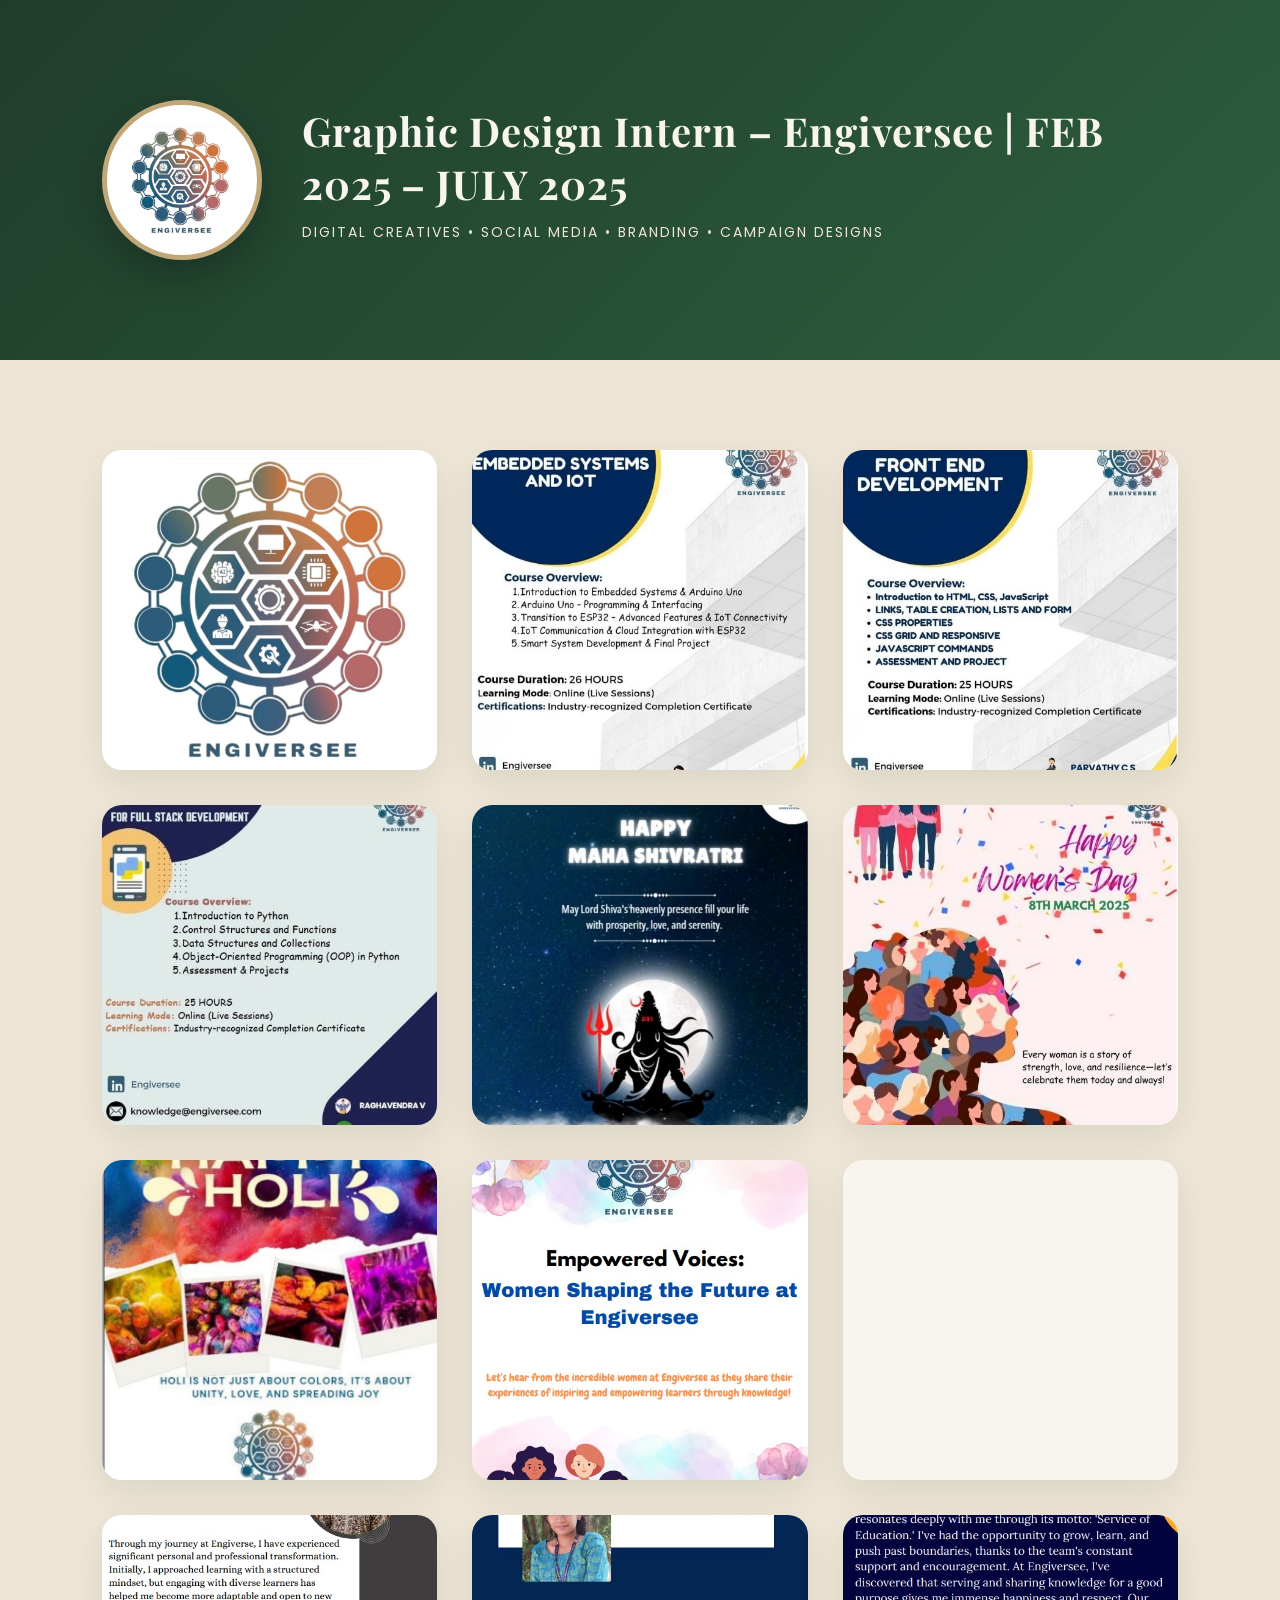
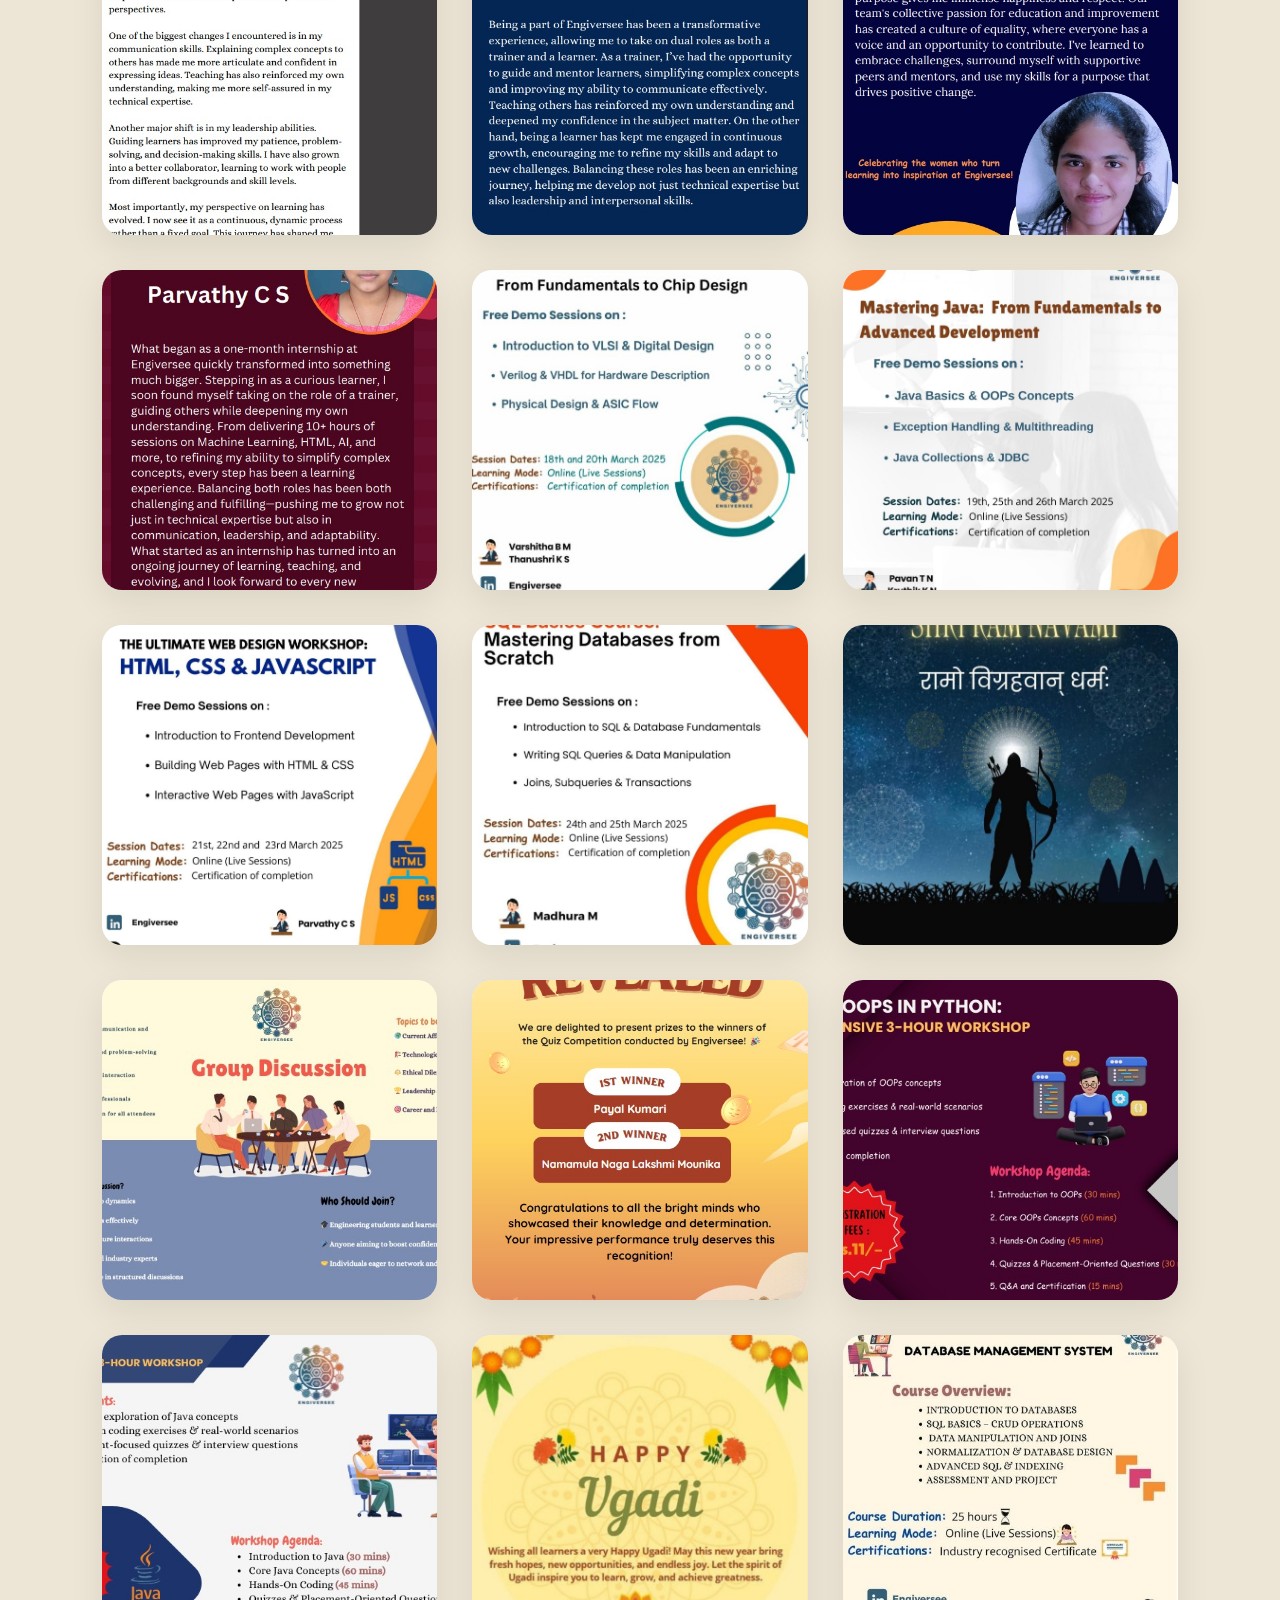
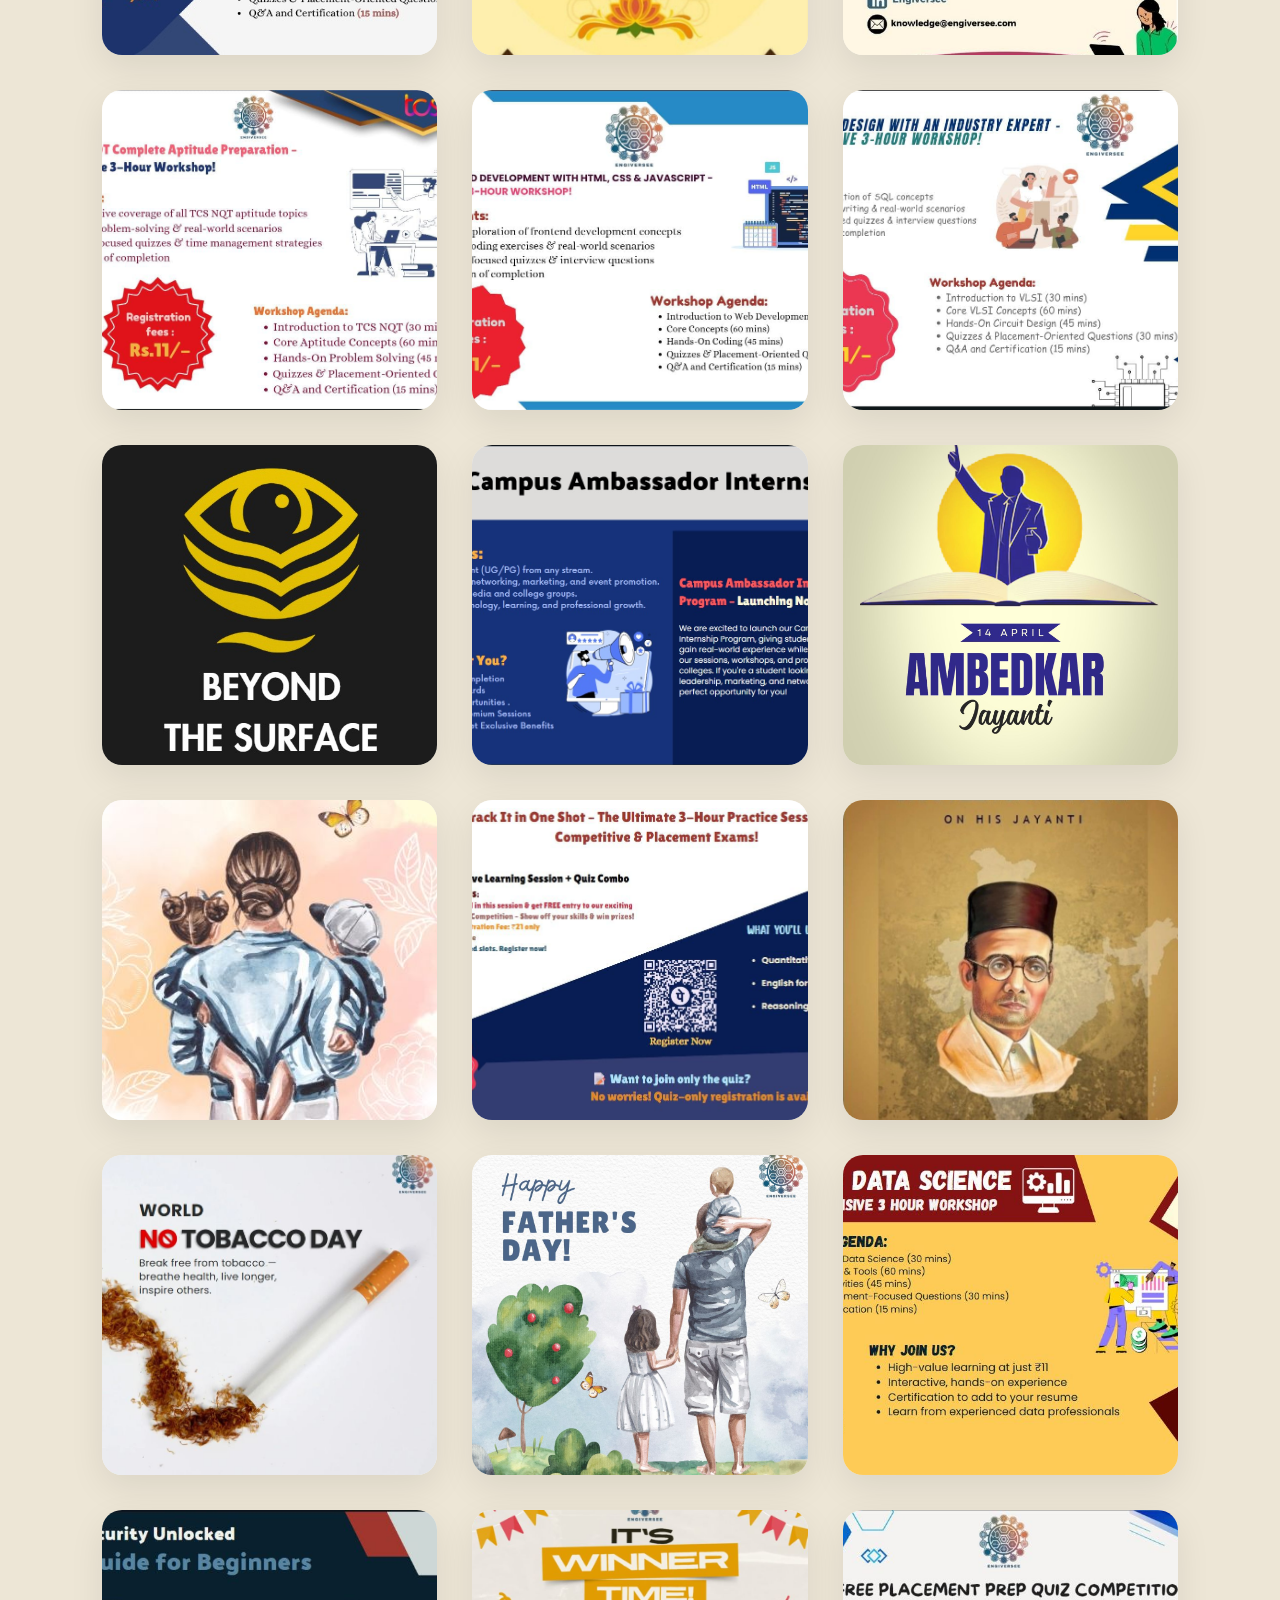
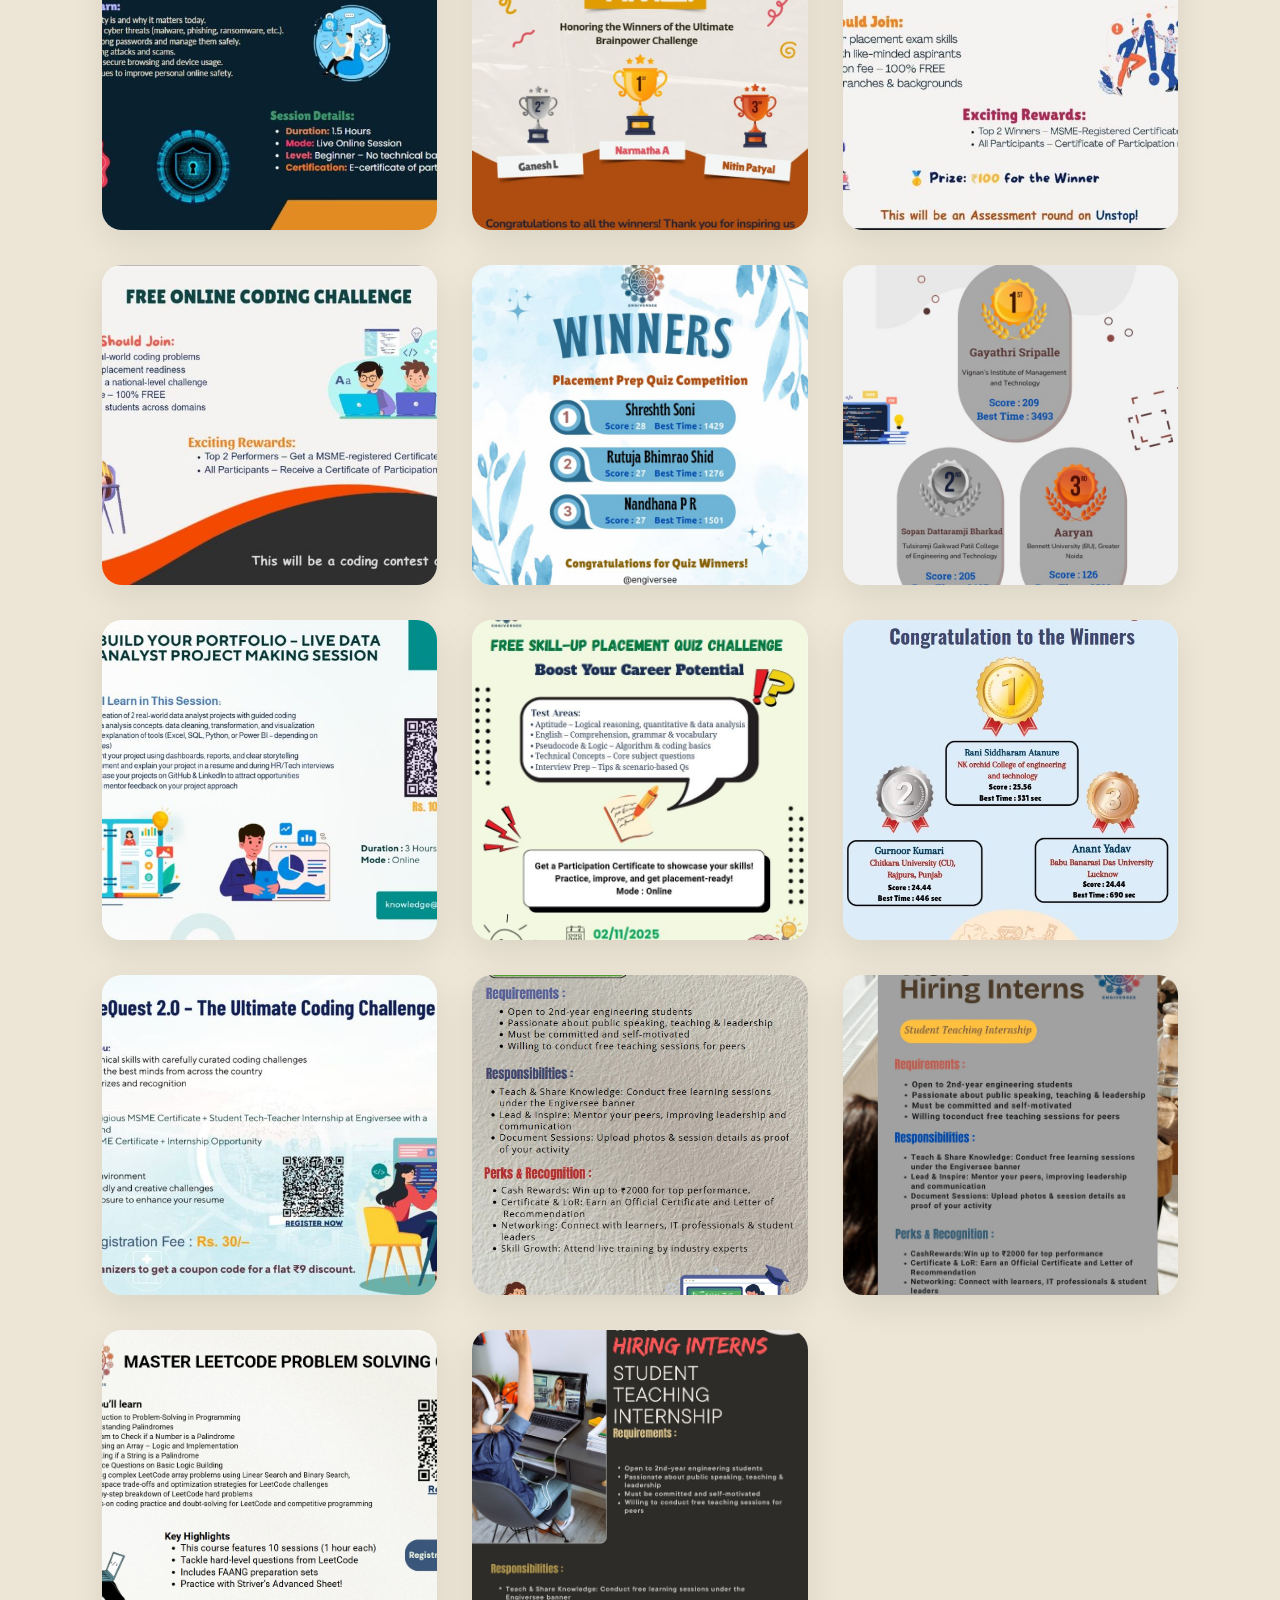
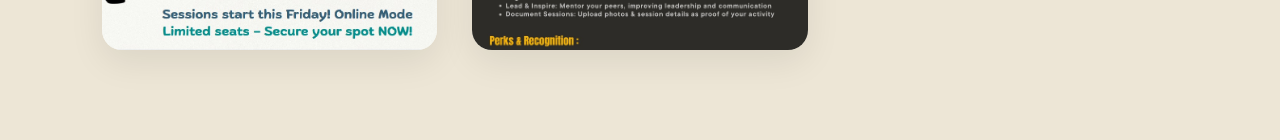
==== experience/engiversee.html @ 9134c8ce "portfolio" ====
<!DOCTYPE html>
<html>
<head>
  <title>Engiversee Works</title>
  <link rel="stylesheet" href="engiversee.css">
  <link href="https://fonts.googleapis.com/css2?family=Playfair+Display:wght@600;700&family=Poppins:wght@300;400;500;600&display=swap" rel="stylesheet">
</head>

<body>

<!-- HEADER -->
<header class="gallery-header">
  <div class="header-content">
    
    <div class="header-logo">
      <img src="../assets/images/eng.jpg" alt="Engiversee Logo">
    </div>

    <div class="header-text">
      <h1>Graphic Design Intern – Engiversee | FEB 2025 – JULY 2025</h1>
      <p>Digital Creatives • Social Media • Branding • Campaign Designs</p>
    </div>

  </div>
</header>

<!-- GALLERY GRID -->
<section class="gallery-container">
  <div class="gallery-grid">

    <div class="gallery-item"><img src="../assets/images/eng1.jpg"></div>
    <div class="gallery-item"><img src="../assets/images/eng2.jpg"></div>
    <div class="gallery-item"><img src="../assets/images/eng3.jpg"></div>
    <div class="gallery-item"><img src="../assets/images/eng4.jpg"></div>
    <div class="gallery-item"><img src="../assets/images/eng5.jpg"></div>
    <div class="gallery-item"><img src="../assets/images/eng6.jpg"></div>
    <div class="gallery-item"><img src="../assets/images/eng7.jpg"></div>
    <div class="gallery-item"><img src="../assets/images/eng8.jpg"></div>
    <div class="gallery-item"><video class="gallery-video" muted><source src="../assets/videos/Achievements.mp4" type="video/mp4"></video></div>
    <div class="gallery-item"><img src="../assets/images/eng9.jpg"></div>
    <div class="gallery-item"><img src="../assets/images/eng10.jpg"></div>
    <div class="gallery-item"><img src="../assets/images/eng11.jpg"></div>
    <div class="gallery-item"><img src="../assets/images/eng12.jpg"></div>
    <div class="gallery-item"><img src="../assets/images/eng13.jpg"></div>
    <div class="gallery-item"><img src="../assets/images/eng14.jpg"></div>
    <div class="gallery-item"><img src="../assets/images/eng15.jpg"></div>
    <div class="gallery-item"><img src="../assets/images/eng16.jpg"></div>
    <div class="gallery-item"><img src="../assets/images/eng17.jpg"></div>
    <div class="gallery-item"><img src="../assets/images/eng18.jpg"></div>
    <div class="gallery-item"><img src="../assets/images/eng19.jpg"></div>
    <div class="gallery-item"><img src="../assets/images/eng20.jpg"></div>
    <div class="gallery-item"><img src="../assets/images/eng21.jpg"></div>
    <div class="gallery-item"><img src="../assets/images/eng22.jpg"></div>
    <div class="gallery-item"><img src="../assets/images/eng23.jpg"></div>
    <div class="gallery-item"><img src="../assets/images/eng24.jpg"></div>
    <div class="gallery-item"><img src="../assets/images/eng25.jpg"></div>
    <div class="gallery-item"><img src="../assets/images/eng26.jpg"></div>
    <div class="gallery-item"><img src="../assets/images/eng27.jpg"></div>
    <div class="gallery-item"><img src="../assets/images/eng28.jpg"></div>
    <div class="gallery-item"><img src="../assets/images/eng29.jpg"></div>
    <div class="gallery-item"><img src="../assets/images/eng30.jpg"></div>
    <div class="gallery-item"><img src="../assets/images/eng31.jpg"></div>
    <div class="gallery-item"><img src="../assets/images/eng32.jpg"></div>
    <div class="gallery-item"><img src="../assets/images/eng33.jpg"></div>
    <div class="gallery-item"><img src="../assets/images/eng34.jpg"></div>
    <div class="gallery-item"><img src="../assets/images/eng35.jpg"></div>
    <div class="gallery-item"><img src="../assets/images/eng36.jpg"></div>
    <div class="gallery-item"><img src="../assets/images/eng37.jpg"></div>
    <div class="gallery-item"><img src="../assets/images/eng38.jpg"></div>
    <div class="gallery-item"><img src="../assets/images/eng39.jpg"></div>
    <div class="gallery-item"><img src="../assets/images/eng40.jpg"></div>
    <div class="gallery-item"><img src="../assets/images/eng41.jpg"></div>
    <div class="gallery-item"><img src="../assets/images/eng42.jpg"></div>
    <div class="gallery-item"><img src="../assets/images/eng43.jpg"></div>
    <div class="gallery-item"><img src="../assets/images/eng44.jpg"></div>
    <div class="gallery-item"><img src="../assets/images/eng45.jpg"></div>
    <div class="gallery-item"><img src="../assets/images/eng46.jpg"></div>
    <div class="gallery-item"><img src="../assets/images/eng47.jpg"></div>
    <div class="gallery-item"><img src="../assets/images/eng48.jpg"></div>
    <div class="gallery-item"><img src="../assets/images/eng49.jpg"></div>
  </div>
</section>

<!-- LIGHTBOX -->
<div class="lightbox" id="lightbox">
  <span class="close">&times;</span>
  <div id="lightbox-content"></div>
</div>



<script src="engiversee.js"></script>

</body>
</html>
---- experience/engiversee.css ----
/* =========================
   ENGIVERSEE PREMIUM GREEN
========================= */

body {
  margin: 0;
  font-family: 'Poppins', sans-serif;
  background: #EDE6D6;
  color: #1F3D2B;
}

/* =========================
   HEADER
========================= */

.gallery-header {
  background: linear-gradient(135deg, #1F3D2B, #2E5E3E);
  padding: 100px 8%;
}

.header-content {
  display: flex;
  align-items: center;
  gap: 40px;
}

/* ROUND LOGO */

.header-logo {
  width: 150px;
  height: 150px;
  background: #ffffff;
  border-radius: 50%;
  display: flex;
  align-items: center;
  justify-content: center;
  border: 5px solid #C2A878;
  box-shadow: 0 15px 40px rgba(0,0,0,0.25);
  overflow: hidden;
  flex-shrink: 0;
}

.header-logo img {
  width: 70%;
  transform: scale(1.1) translateX(5px);
  object-fit: contain;
}

/* TITLE */

.header-text h1 {
  margin: 0;
  font-size: 40px;
  font-family: 'Playfair Display', serif;
  font-weight: 700;
  color: #F8F5EE;
  letter-spacing: 1px;
}

.header-text p {
  margin-top: 12px;
  font-size: 14px;
  color: #EDE6D6;
  letter-spacing: 2px;
  text-transform: uppercase;
}

/* =========================
   GALLERY SECTION
========================= */

.gallery-container {
  padding: 90px 8%;
}

/* GRID */

.gallery-grid {
  display: grid;
  grid-template-columns: repeat(auto-fill, minmax(280px, 1fr));
  gap: 35px;
}

/* CARD STYLE */

.gallery-item {
  background: #F8F5EE;
  border-radius: 20px;
  overflow: hidden;
  position: relative;
  cursor: pointer;
  transition: all 0.4s ease;
  box-shadow: 0 12px 35px rgba(0,0,0,0.08);
}

/* IMAGE + VIDEO */

.gallery-item img,
.gallery-item video {
  width: 100%;
  height: 320px;
  object-fit: cover;
  transition: transform 0.6s ease;
  display: block;
}

/* PREMIUM HOVER EFFECT */

.gallery-item:hover {
  transform: translateY(-10px) scale(1.02);
  box-shadow: 0 30px 70px rgba(0,0,0,0.18);
}

.gallery-item:hover img,
.gallery-item:hover video {
  transform: scale(1.08);
}

/* =========================
   LIGHTBOX
========================= */

.lightbox {
  position: fixed;
  inset: 0;
  background: rgba(20, 60, 40, 0.85); /* soft green overlay */
  display: none;

  align-items: center;
  justify-content: center;

  z-index: 9999;

  backdrop-filter: blur(8px);
  -webkit-backdrop-filter: blur(8px);
}

#lightbox-content {
  display: flex;
  align-items: center;
  justify-content: center;
  width: 100%;
}



#lightbox-content video {
  display: block;
  margin: auto;              /* forces perfect center */
  max-width: 85vw;
  max-height: 85vh;
  border-radius: 14px;
}


/* IMAGE + VIDEO CENTER FIX */
#lightbox-content img,
#lightbox-content video {
  max-width: 85vw;
  max-height: 85vh;
  border-radius: 14px;
  box-shadow: 0 40px 80px rgba(0,0,0,0.7);
}


/* SMOOTH ZOOM */

@keyframes zoom {
  from { transform: scale(0.85); opacity: 0; }
  to { transform: scale(1); opacity: 1; }
}

/* CLOSE BUTTON */

.close {
  position: absolute;
  top: 25px;
  right: 35px;
  font-size: 35px;
  color: #ff5c33;
  cursor: pointer;
  z-index: 10000;
}


.close:hover {
  transform: scale(1.2);
  color: #ffffff;
}

.gallery-item video {
  width: 100%;
  height: 180px;
  object-fit: cover;
  display: block;
  border-radius: 10px;
  cursor: pointer;
}
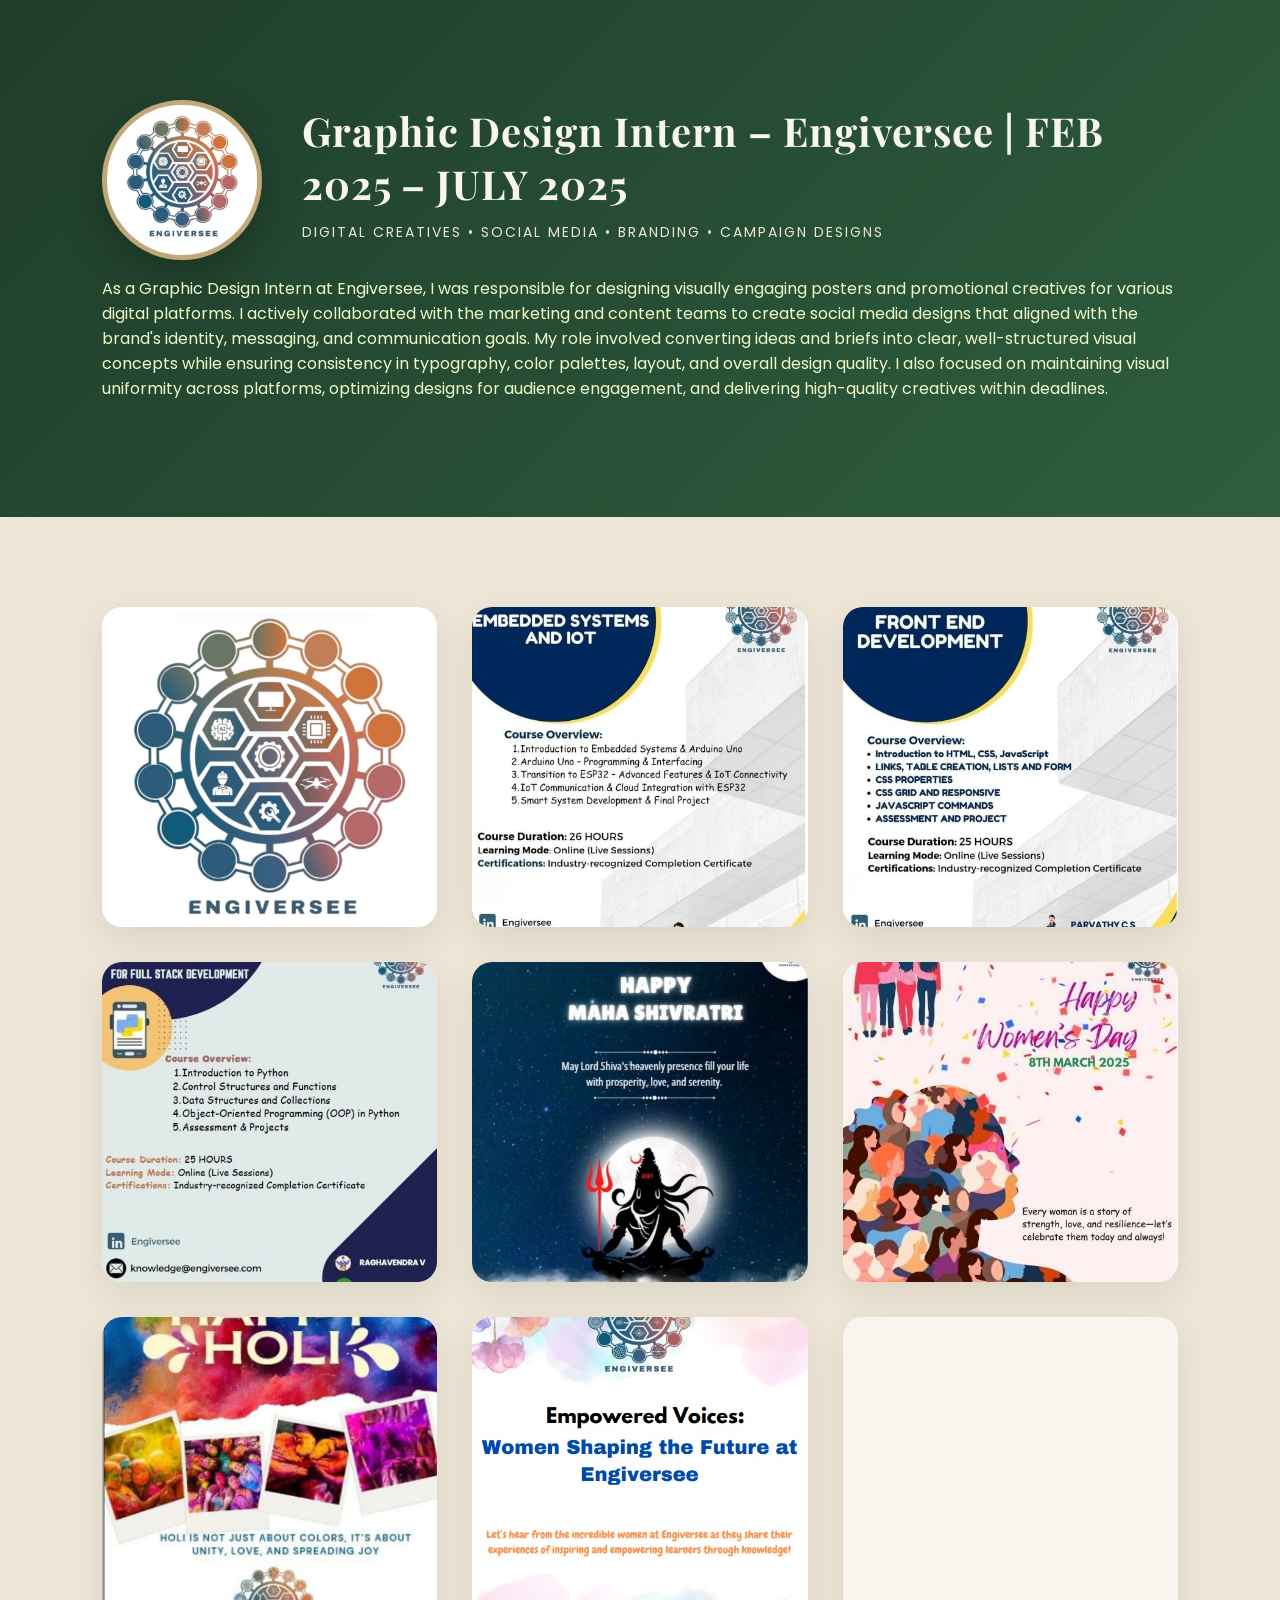
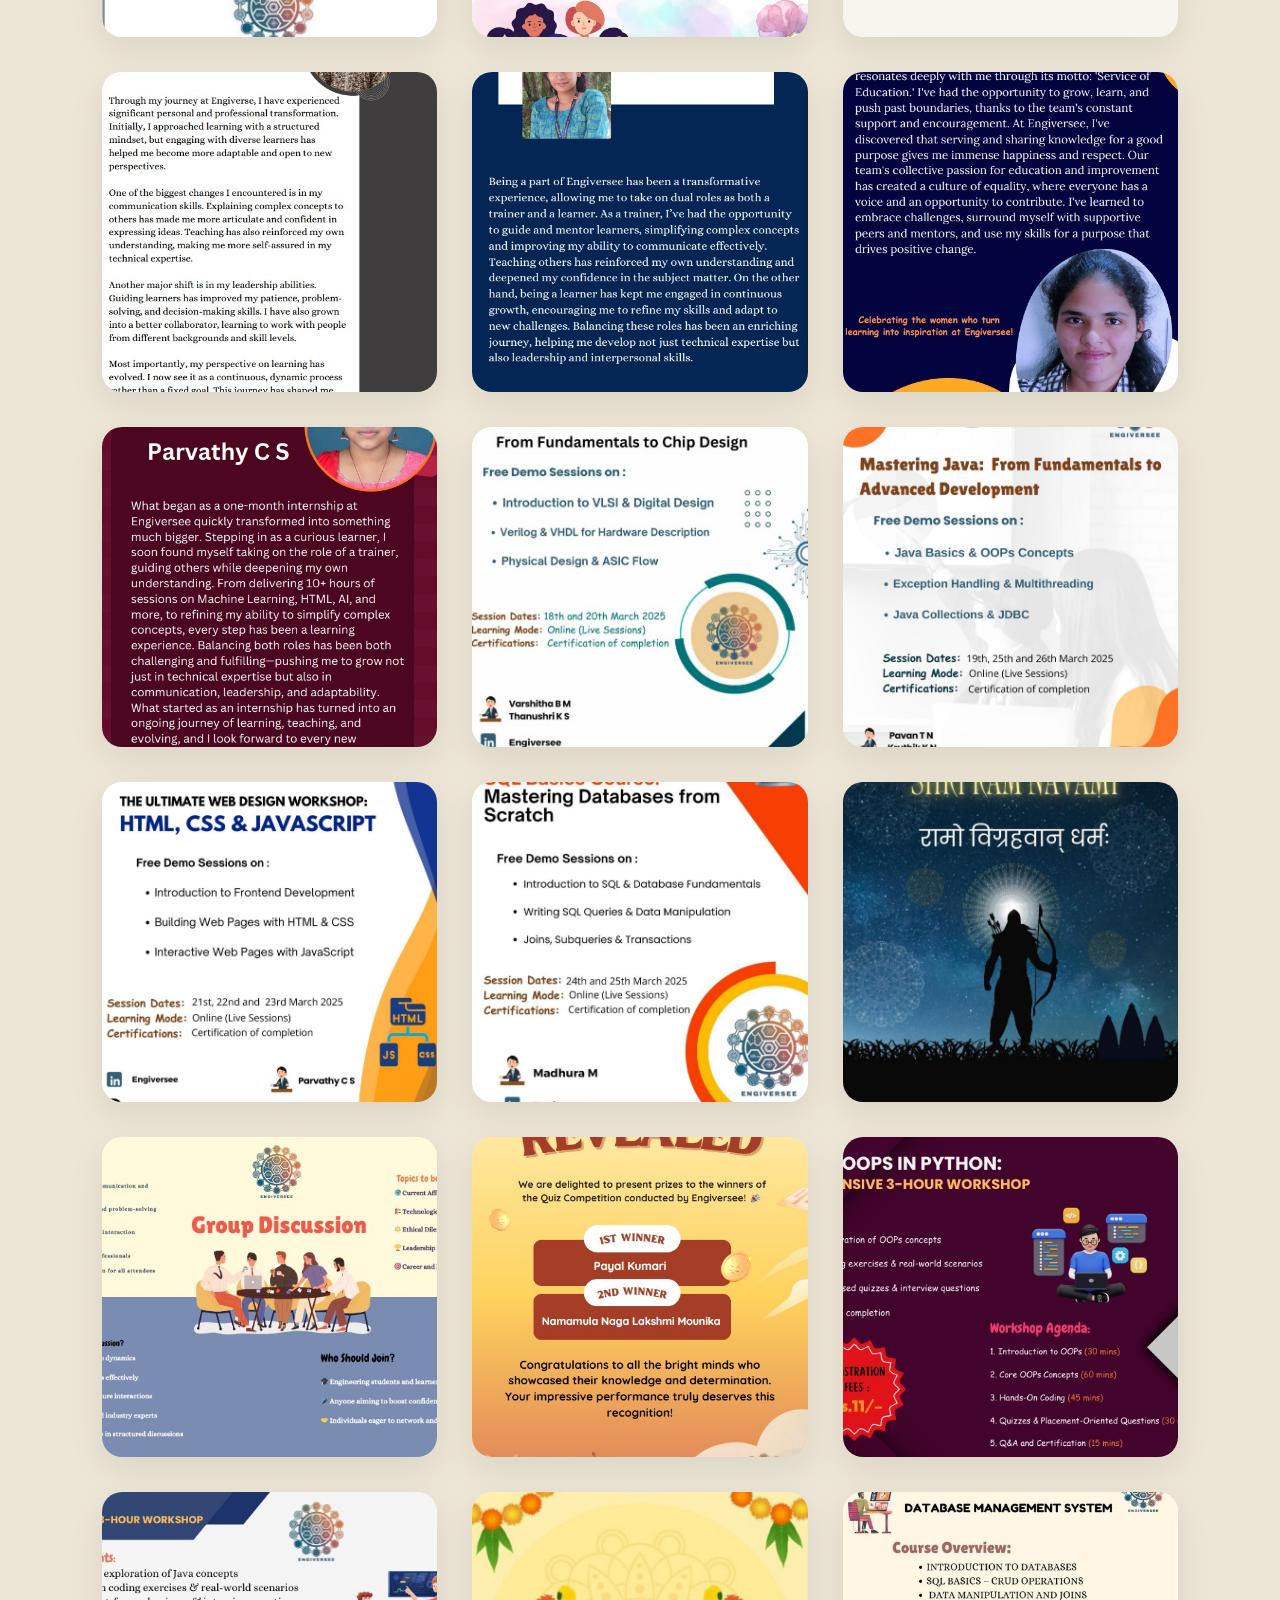
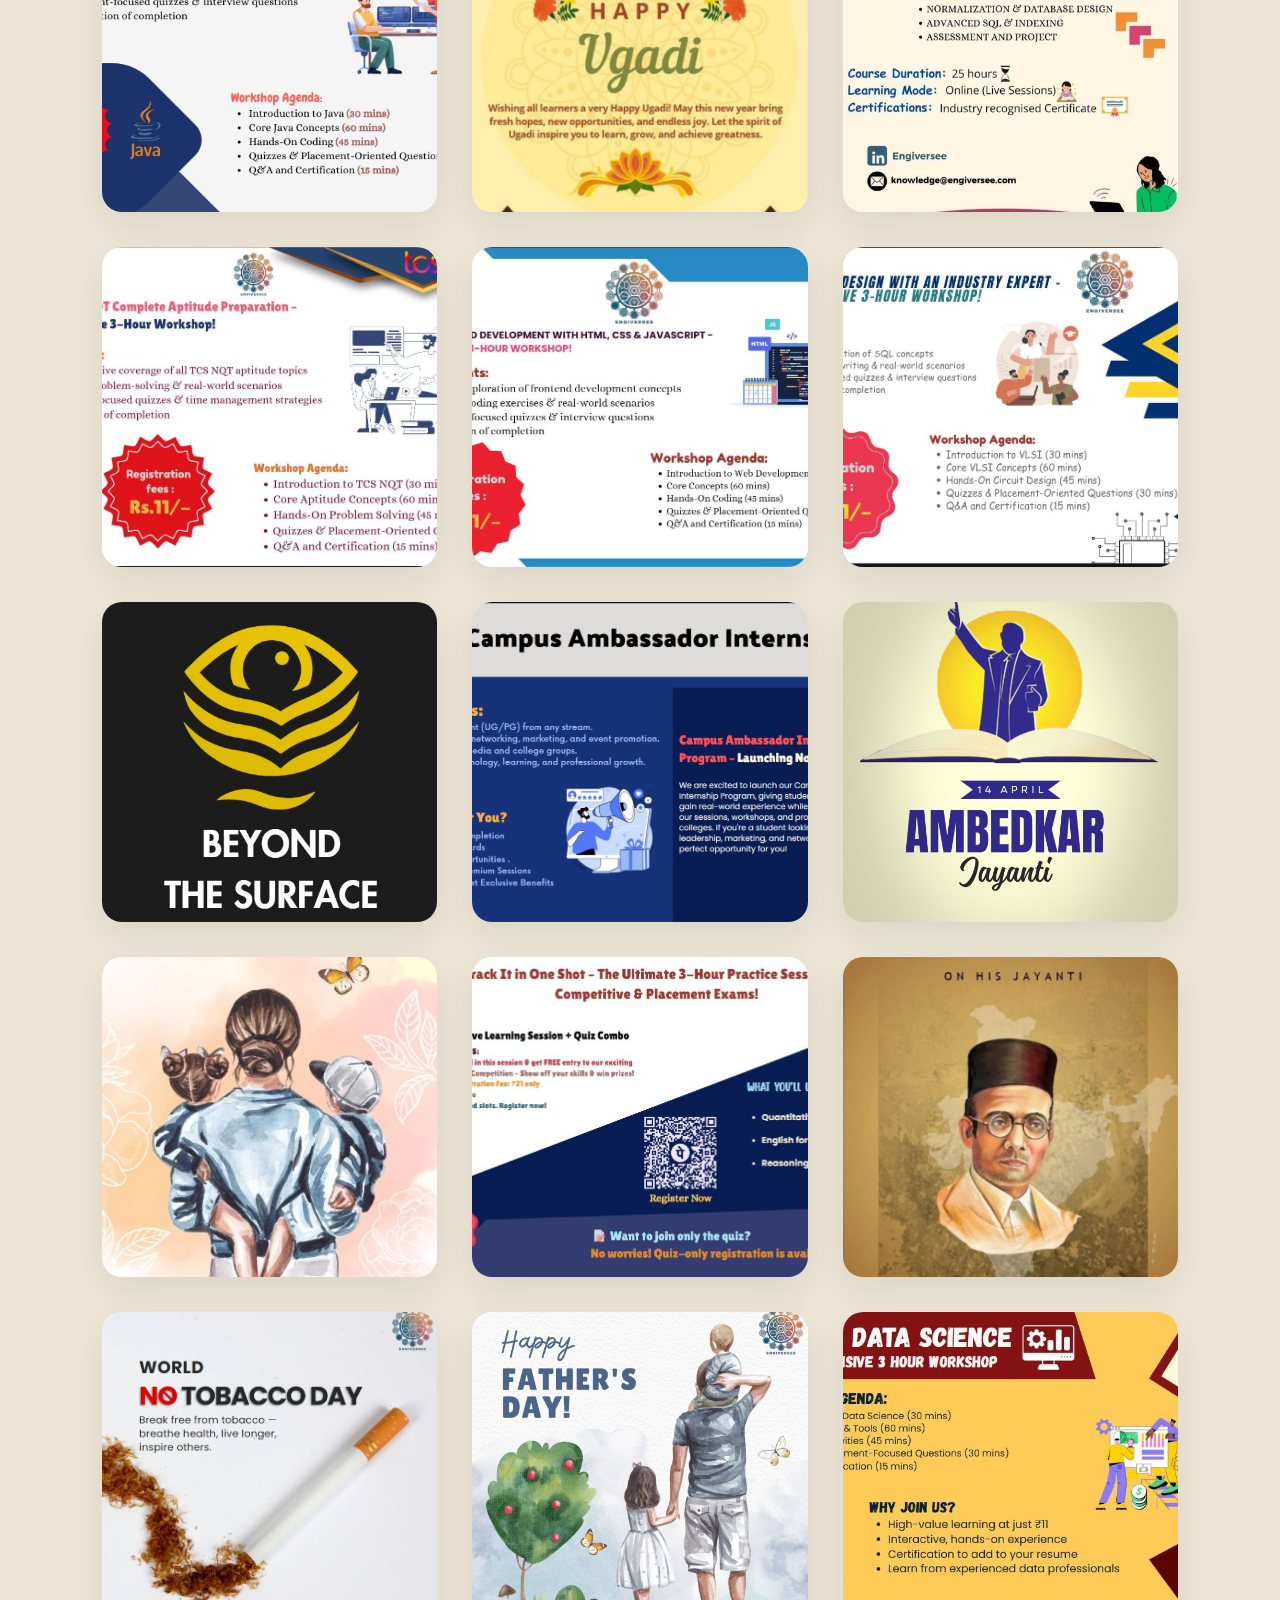
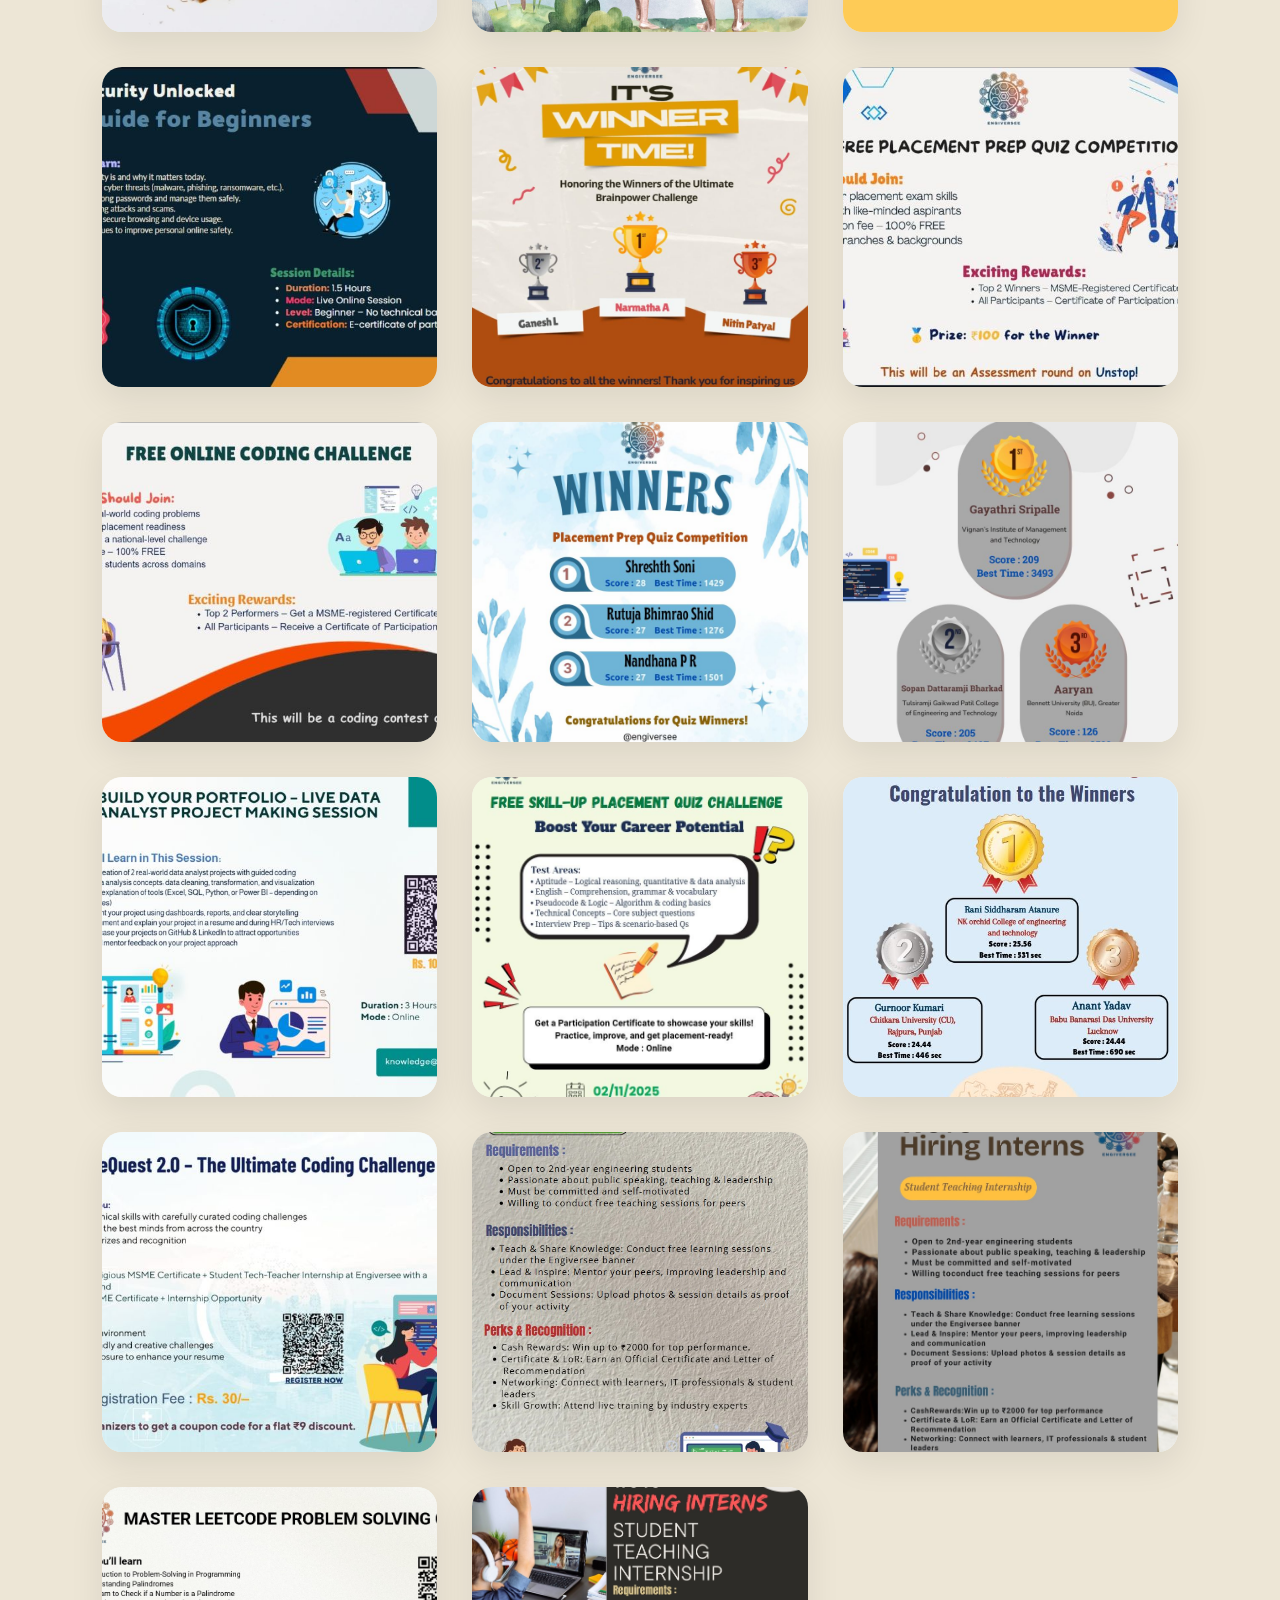
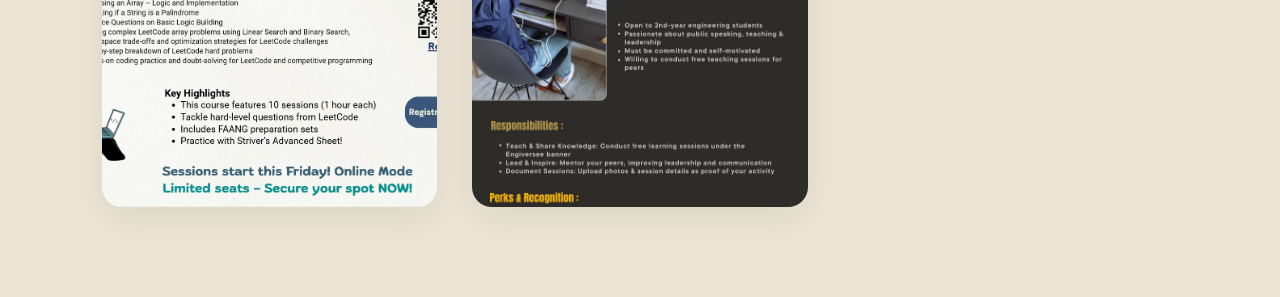
==== commit 5c3dd5d3: "Updated project files and cleaned structure" ====
--- a/experience/engiversee.html
+++ b/experience/engiversee.html
@@ -13,15 +13,20 @@
   <div class="header-content">
     
     <div class="header-logo">
+      <a href="/assets/Engiversee.pdf" target="_blank" class="experience-content brand">
       <img src="../assets/images/eng.jpg" alt="Engiversee Logo">
+      </a>
     </div>
 
     <div class="header-text">
       <h1>Graphic Design Intern – Engiversee | FEB 2025 – JULY 2025</h1>
       <p>Digital Creatives • Social Media • Branding • Campaign Designs</p>
     </div>
-
   </div>
+  <p class="header-desc">As a Graphic Design Intern at Engiversee, I was responsible for designing visually engaging posters and promotional creatives for various digital platforms. I actively collaborated with the marketing and content
+teams to create social media designs that aligned with the brand's identity, messaging, and communication goals. My role involved converting ideas and briefs into clear, well-structured visual concepts while
+ensuring consistency in typography, color palettes, layout, and overall design quality. I also focused on maintaining visual uniformity across platforms, optimizing designs for audience engagement, and delivering
+high-quality creatives within deadlines.</p>
 </header>
 
 <!-- GALLERY GRID -->
--- a/experience/engiversee.css
+++ b/experience/engiversee.css
@@ -39,10 +39,13 @@
   overflow: hidden;
   flex-shrink: 0;
 }
-
+.header-desc {
+  color: #f0fac7;        /* light color for dark bg */
+  
+}
 .header-logo img {
-  width: 70%;
-  transform: scale(1.1) translateX(5px);
+  width: 80%;
+  transform: scale(1.1) translateX(22px);
   object-fit: contain;
 }
 
@@ -63,6 +66,10 @@
   color: #EDE6D6;
   letter-spacing: 2px;
   text-transform: uppercase;
+}
+
+.p {
+ color: #EDE6D6; 
 }
 
 /* =========================
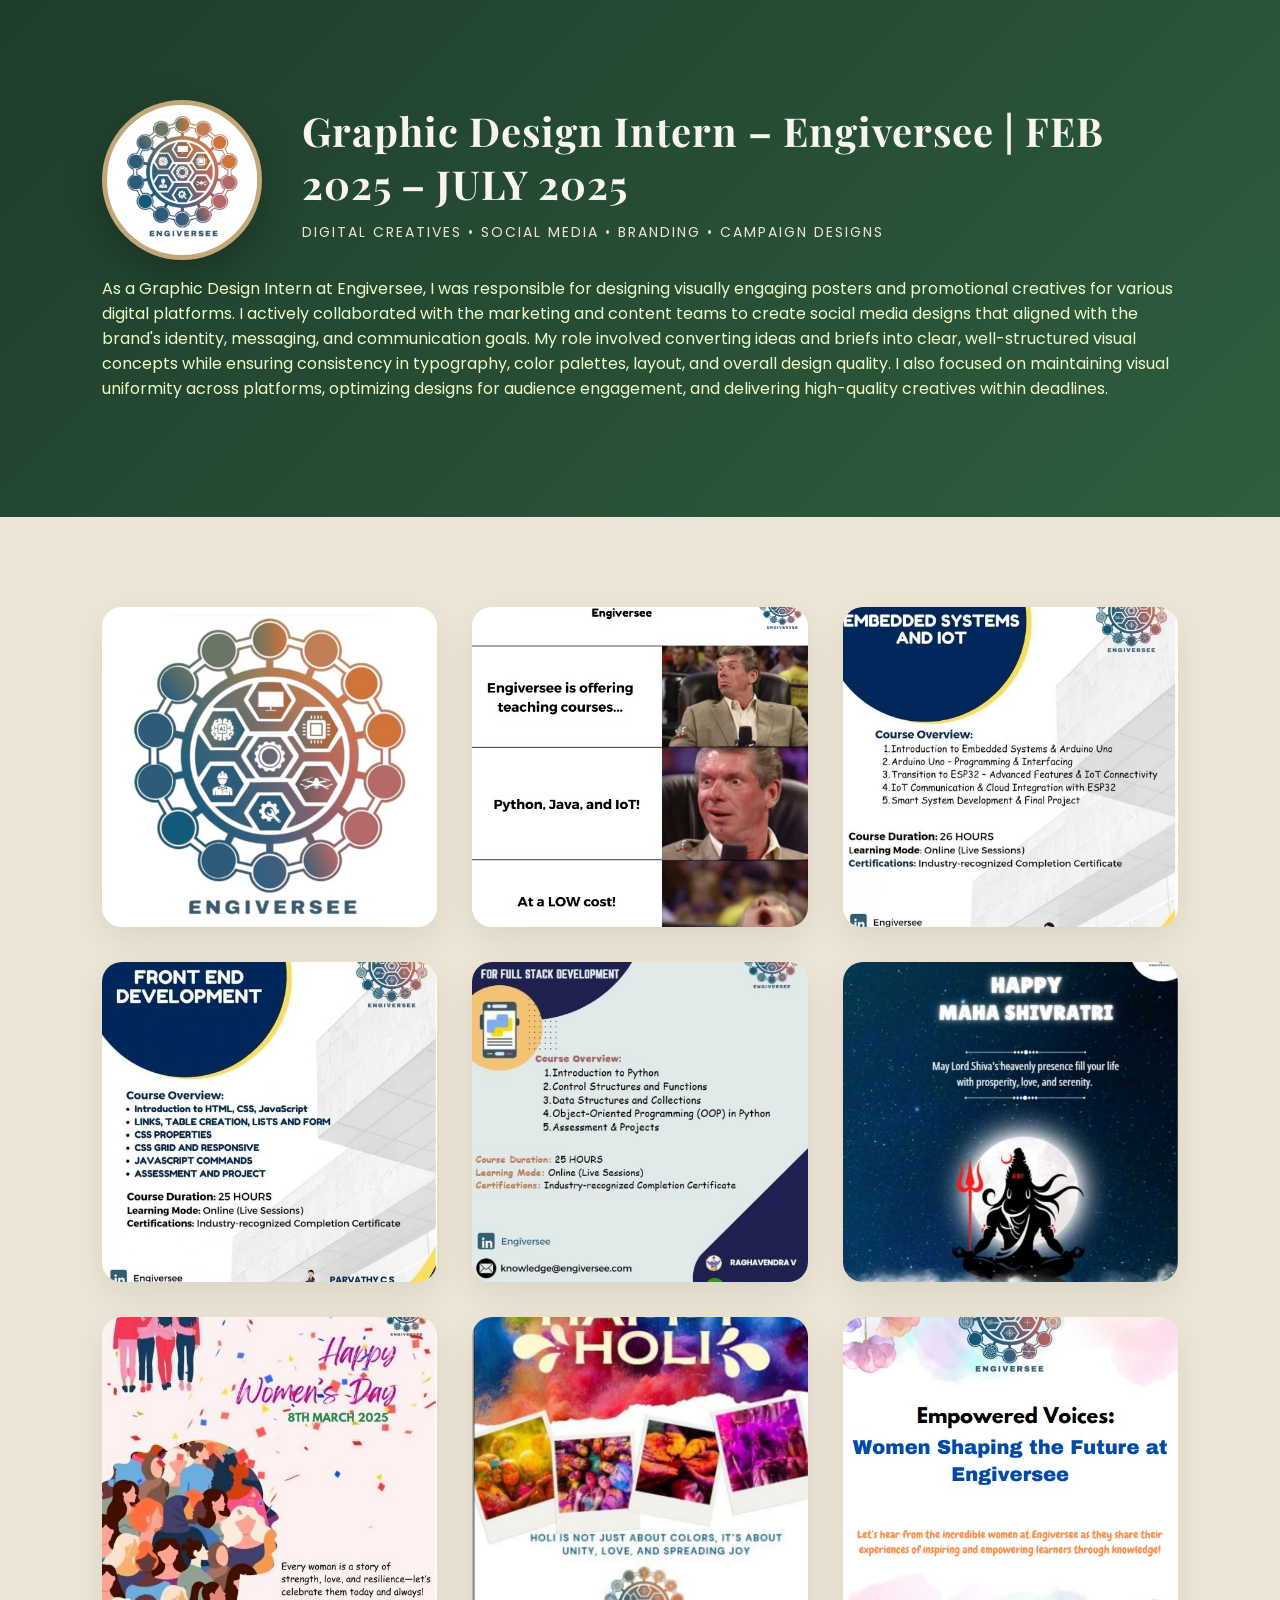
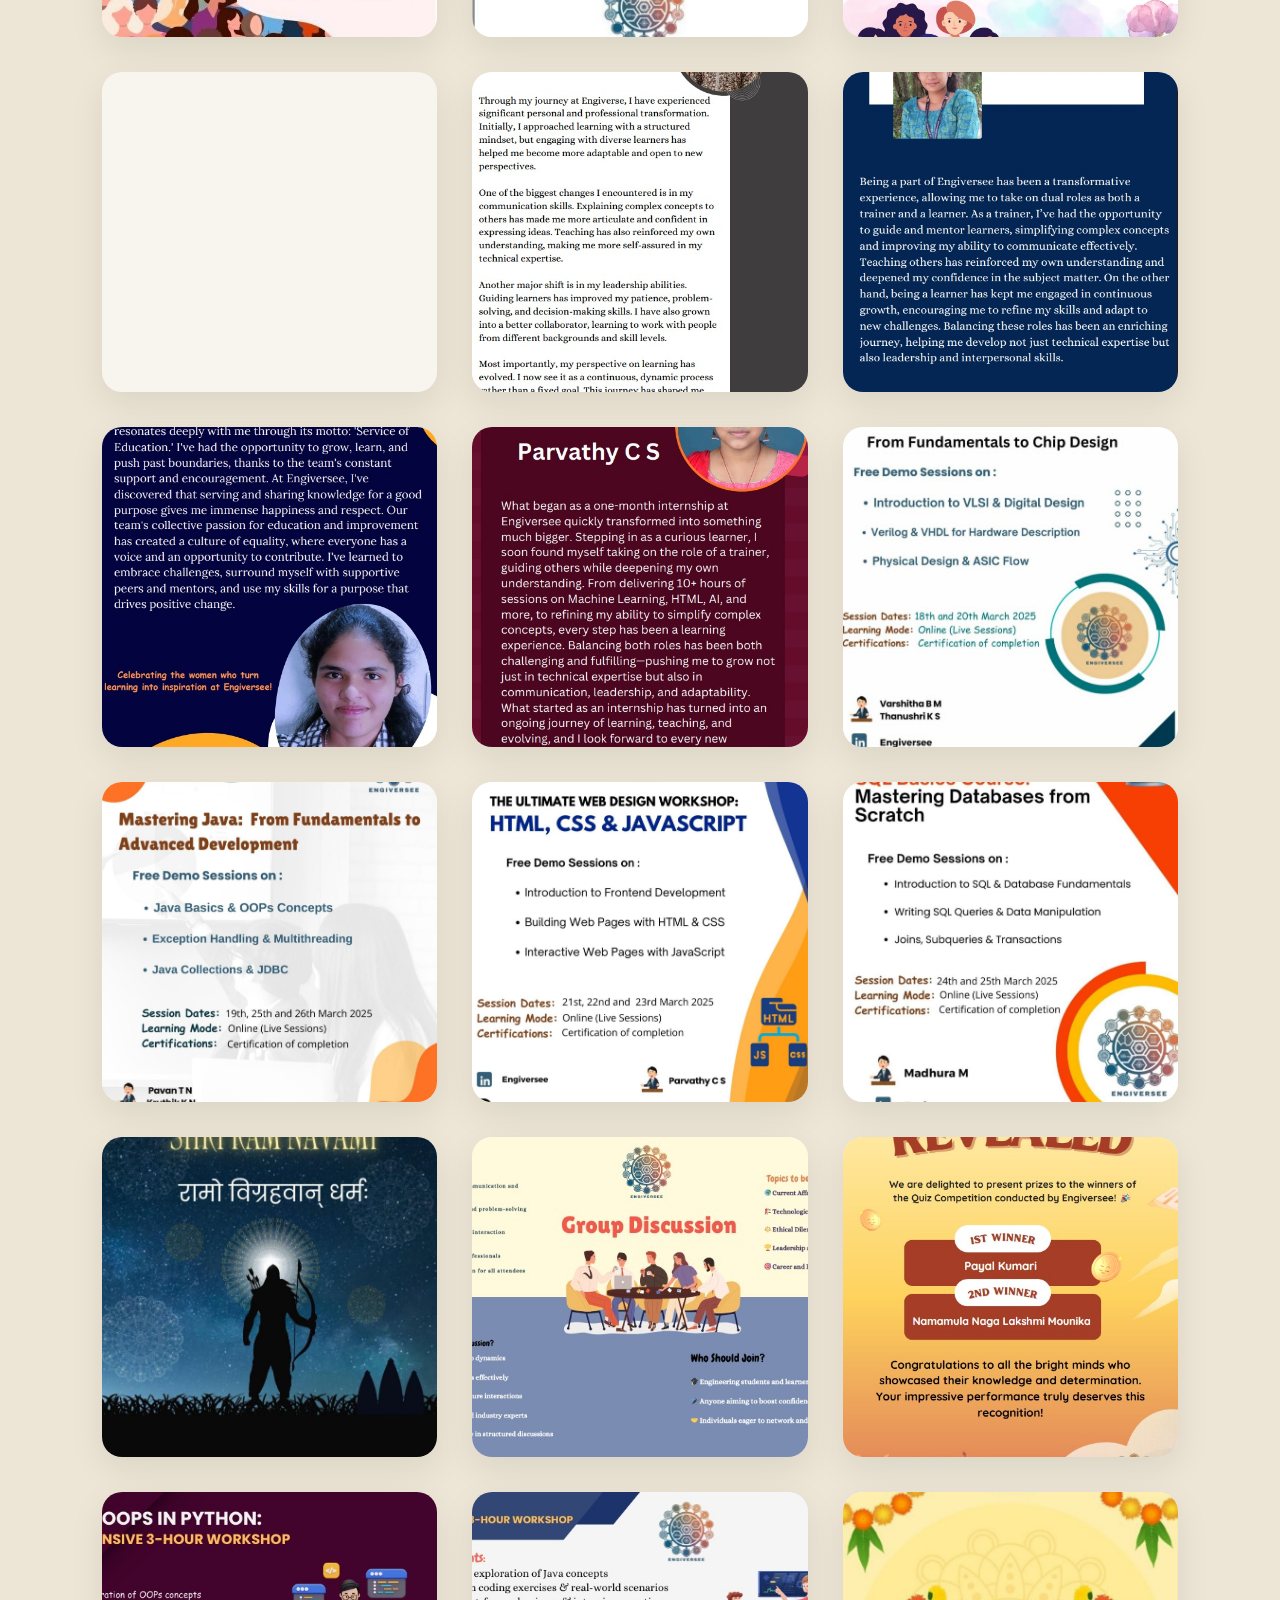
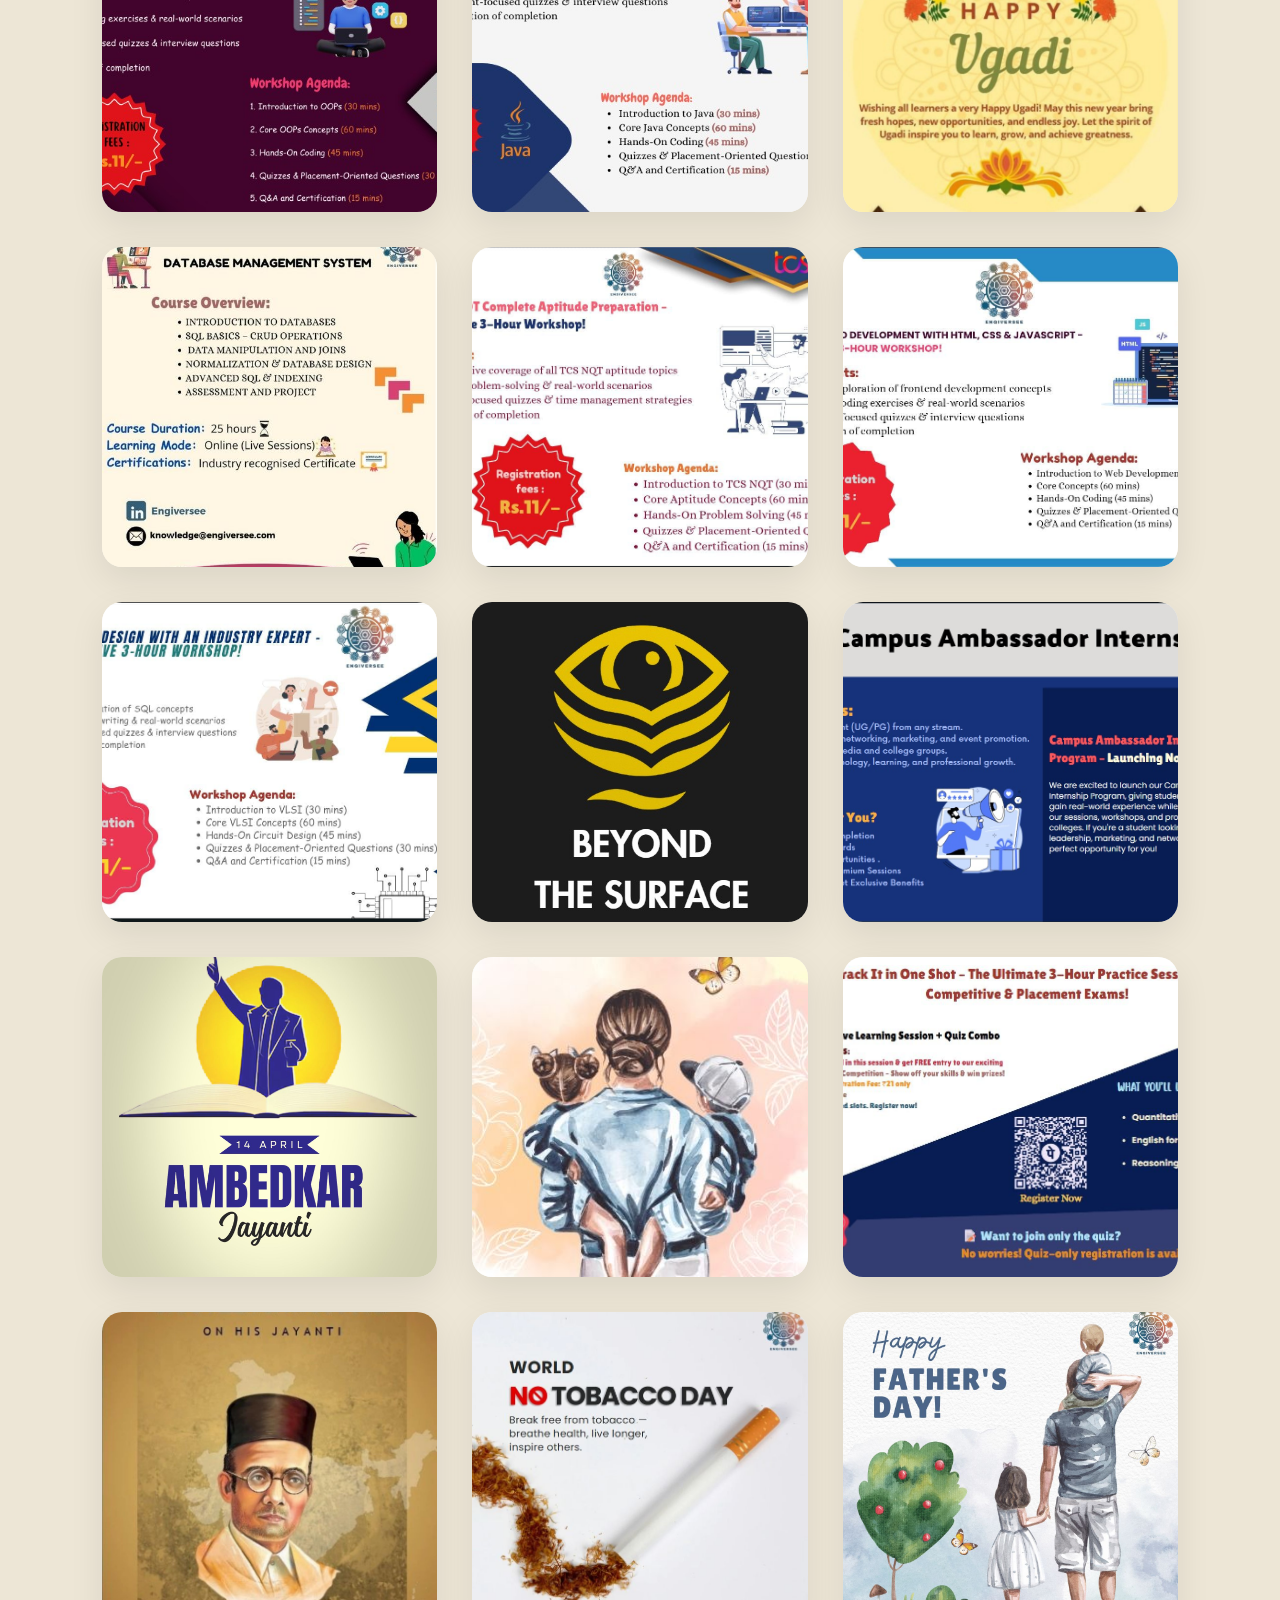
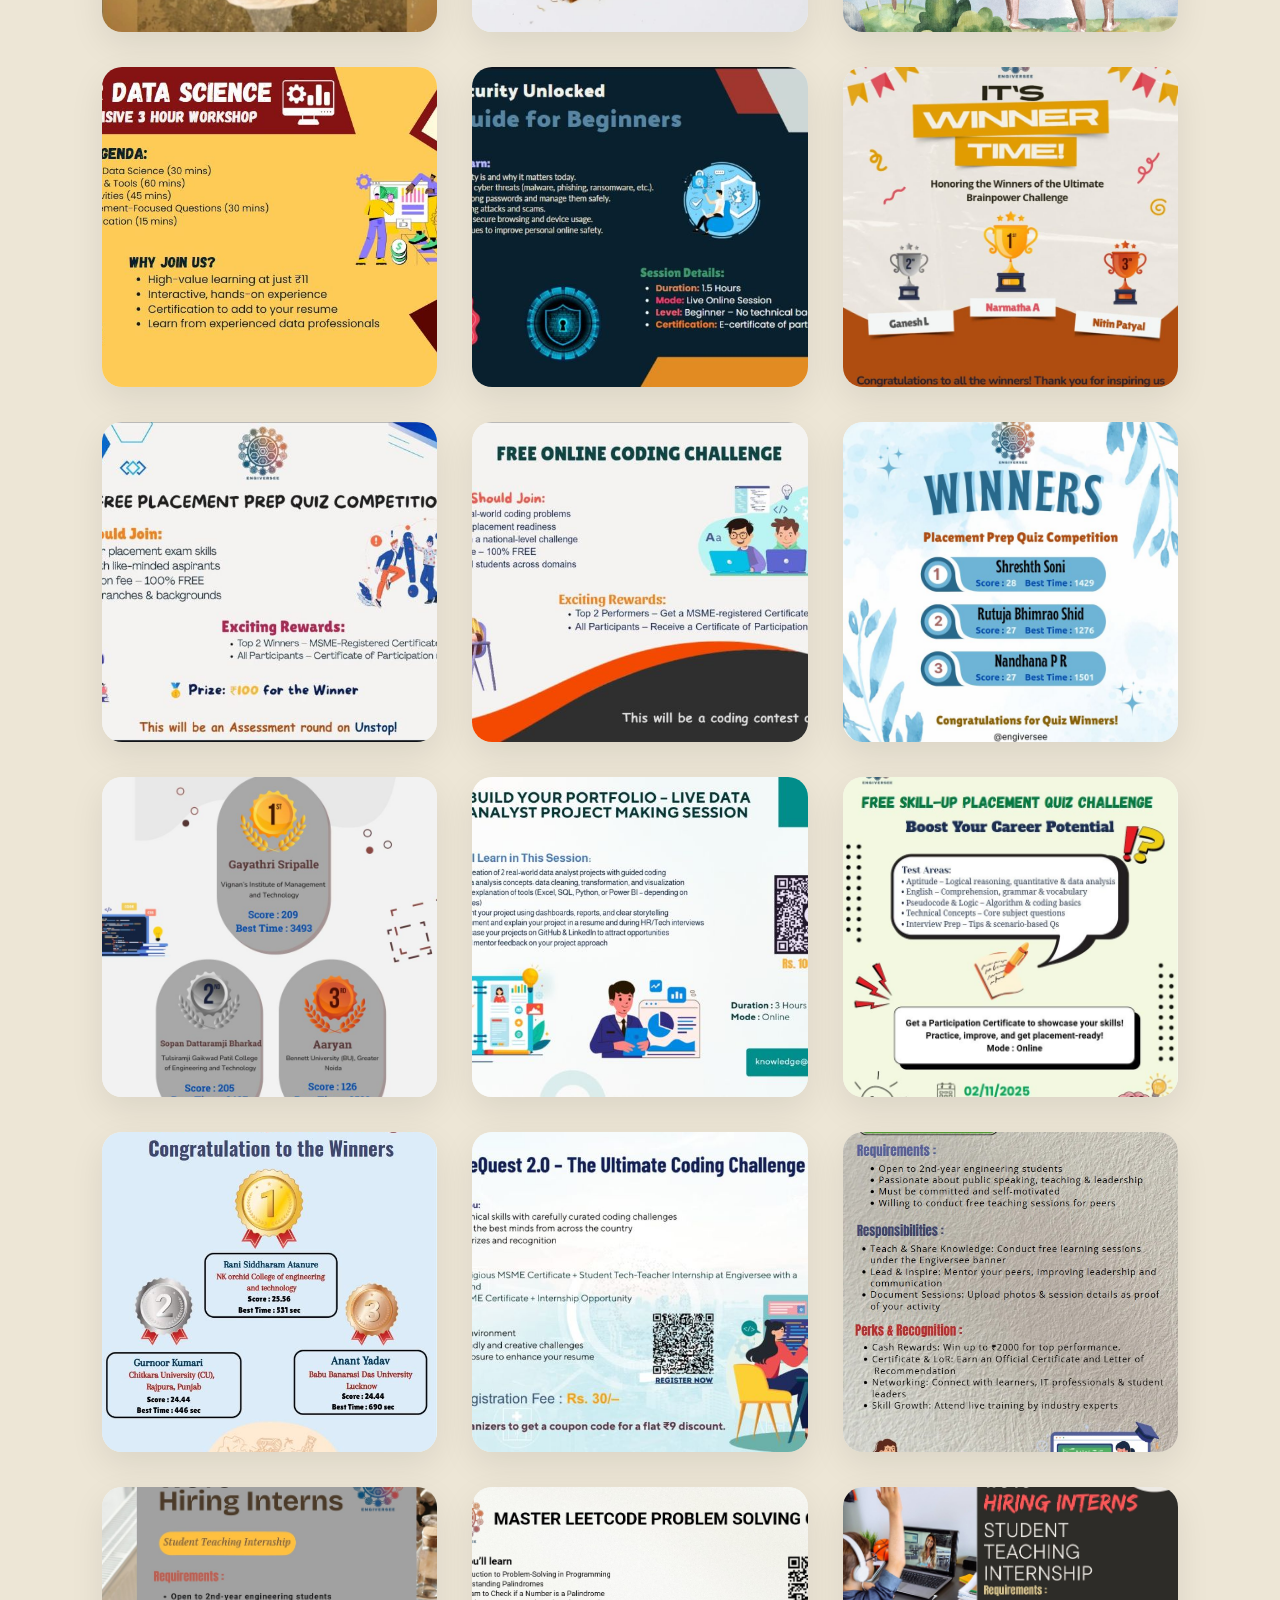
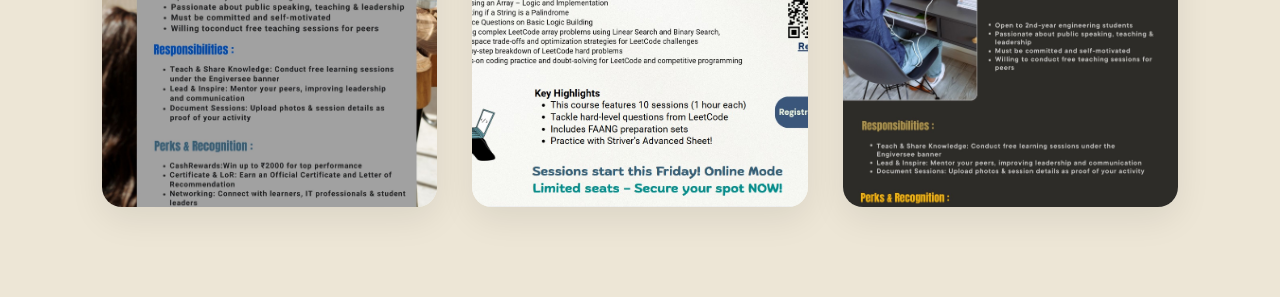
==== commit e4ba19b5: "Updated project files and cleaned structure" ====
--- a/experience/engiversee.html
+++ b/experience/engiversee.html
@@ -13,7 +13,7 @@
   <div class="header-content">
     
     <div class="header-logo">
-      <a href="/assets/Engiversee.pdf" target="_blank" class="experience-content brand">
+      <a href="../assets/Engiversee.pdf" target="_blank" class="experience-content brand">
       <img src="../assets/images/eng.jpg" alt="Engiversee Logo">
       </a>
     </div>
@@ -32,8 +32,8 @@
 <!-- GALLERY GRID -->
 <section class="gallery-container">
   <div class="gallery-grid">
-
     <div class="gallery-item"><img src="../assets/images/eng1.jpg"></div>
+    <div class="gallery-item"><img src="../assets/images/engg49.jpg"></div>
     <div class="gallery-item"><img src="../assets/images/eng2.jpg"></div>
     <div class="gallery-item"><img src="../assets/images/eng3.jpg"></div>
     <div class="gallery-item"><img src="../assets/images/eng4.jpg"></div>
